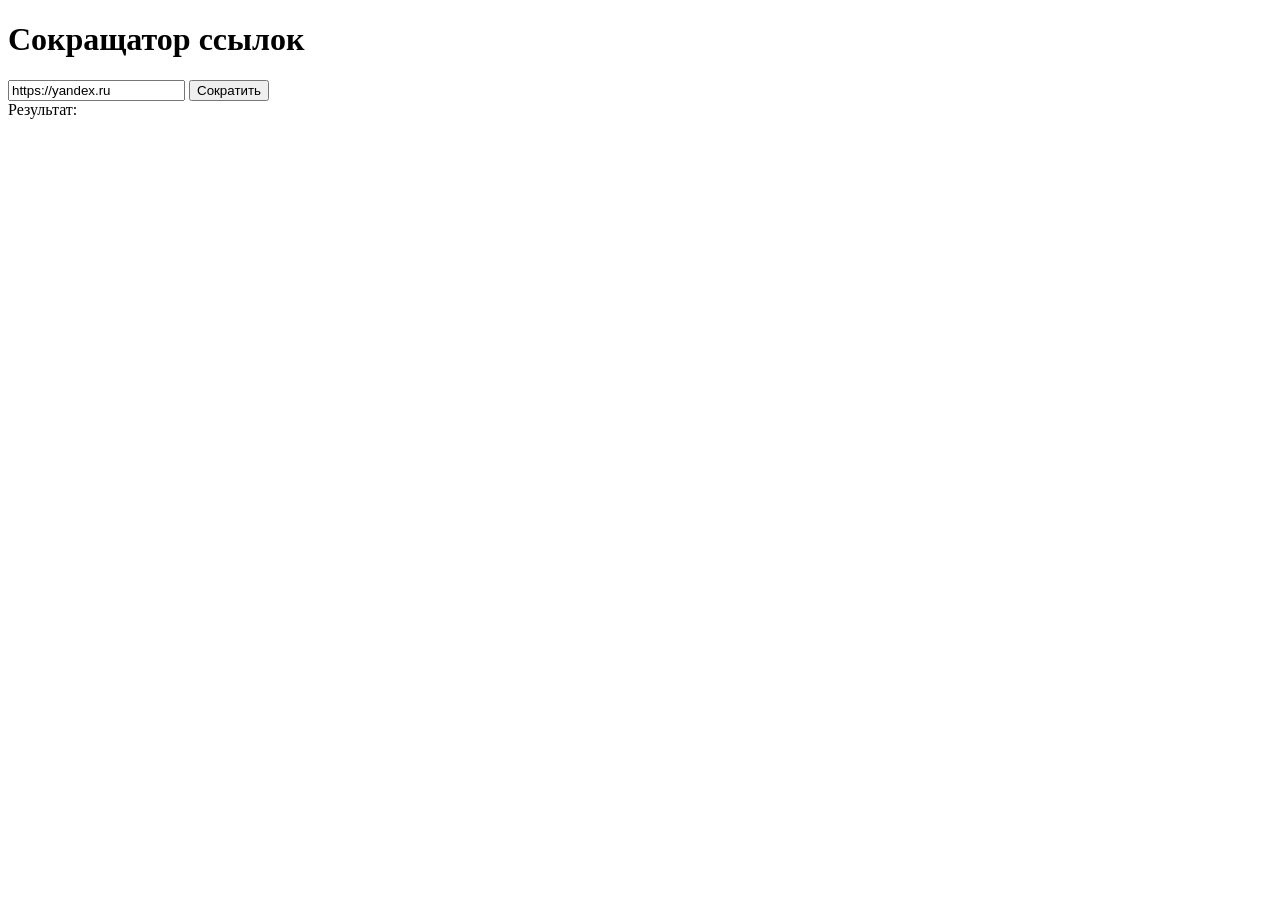
==== web/index.html @ 02ae7277 "fix: Переписана логика под новое api - Изменен js под новый способ представления slug - {slug_text}_" ====
<!DOCTYPE html>
<html>

<head>
    <title>Сокращатор ссылок - URL shortener</title>
    <link rel="stylesheet" href="style.css">
</head>

<body>
    <div class="block">
        <h1>Сокращатор ссылок</h1>
        <div class="controls">
            <input type="text" class="url-input" value="https://yandex.ru">
            <button class="btn">Сократить</button>
        </div>
        <div class="output">
            Результат: <a class="short-url" href="#" target="_blank"></a>
        </div>
    </div>

    <script src="index.js"></script>
</body>

</html>
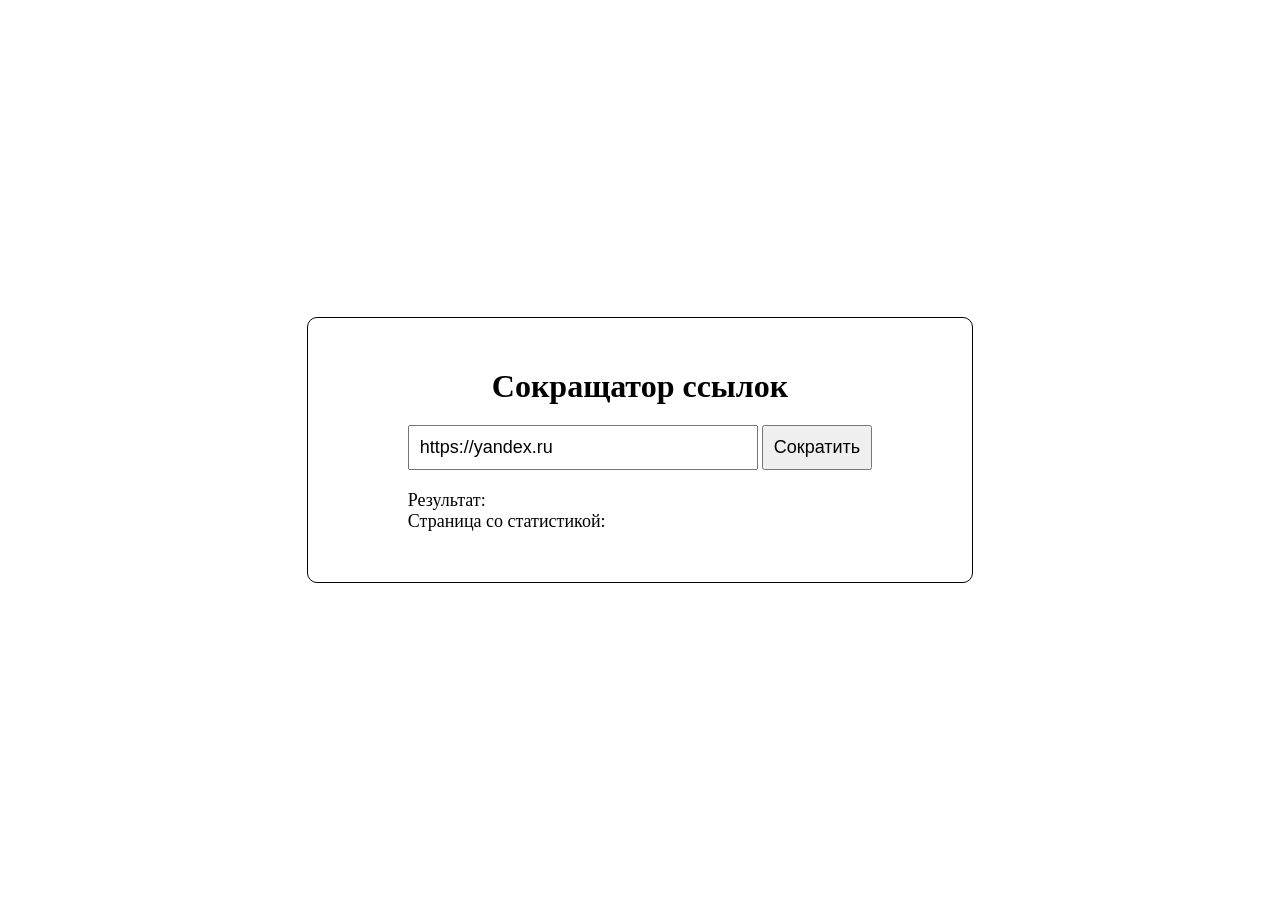
==== commit 949ed518: "refactor: add statistics url on main page" ====
--- a/web/index.html
+++ b/web/index.html
@@ -14,7 +14,8 @@
             <button class="btn">Сократить</button>
         </div>
         <div class="output">
-            Результат: <a class="short-url" href="#" target="_blank"></a>
+            <div>Результат: <a class="short-url" href="#" target="_blank"></a></div>
+            <div>Страница со статистикой: <a class="stats-url" href="#" target="_blank"></a></div>
         </div>
     </div>
 
--- a/web/style.css
+++ b/web/style.css
@@ -0,0 +1,56 @@
+* {
+    box-sizing: border-box;
+    margin: 0;
+    padding: 0;
+}
+
+html,
+body {
+    height: 100%;
+}
+
+body {
+    display: flex;
+    justify-content: center;
+    align-items: center;
+}
+
+p,
+input,
+button {
+    font-size: large;
+}
+
+h1 {
+    text-align: center;
+    user-select: none;
+}
+
+.block {
+    gap: 40px;
+    border: 1px solid black;
+    padding: 50px 100px;
+    border-radius: 10px;
+}
+
+.controls {
+    margin: 20px 0;
+}
+
+.url-input {
+    width: 350px;
+    padding: 10px;
+}
+
+.btn {
+    padding: 10px;
+}
+
+.output {
+    font-size: 18px;
+}
+
+.short-url,
+.stats-url {
+    color: black;
+}
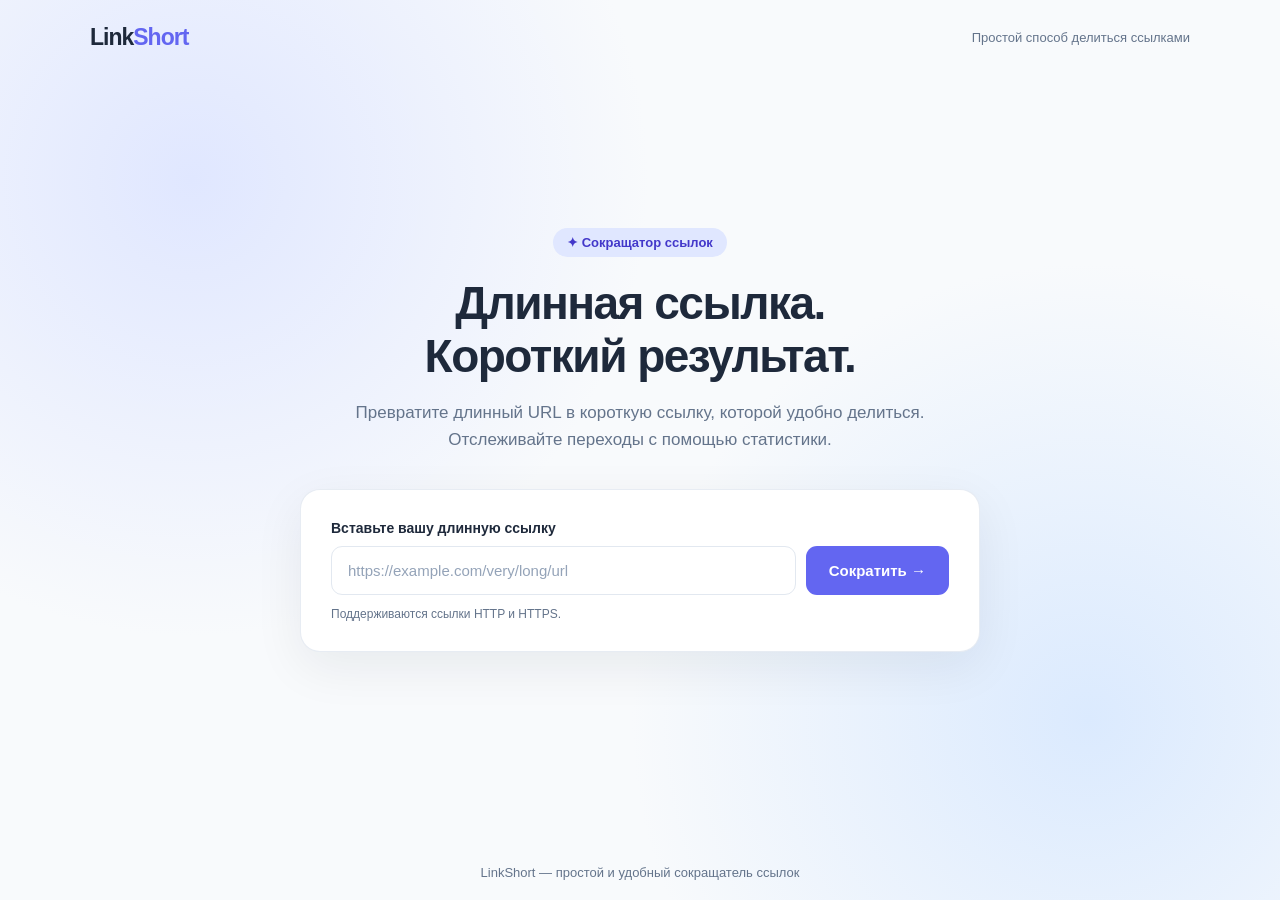
==== commit a2e1e618: "update frontend" ====
--- a/web/index.html
+++ b/web/index.html
@@ -1,25 +1,576 @@
 <!DOCTYPE html>
-<html>
-
+<html lang="ru">
 <head>
-    <title>Сокращатор ссылок - URL shortener</title>
-    <link rel="stylesheet" href="style.css">
+    <meta charset="UTF-8">
+    <meta name="viewport" content="width=device-width, initial-scale=1.0">
+
+    <title>LinkShort — Сокращатель ссылок</title>
+    <meta name="description" content="Cервис сокращения ссылок с возможностью просмотра статистики переходов.">
+
+    <style>
+        :root {
+            --primary: #6366f1;
+            --primary-hover: #4f46e5;
+            --background: #f8fafc;
+            --surface: #ffffff;
+            --text: #1e293b;
+            --muted: #64748b;
+            --border: #e2e8f0;
+            --success: #059669;
+            --danger: #dc2626;
+        }
+
+        * {
+            box-sizing: border-box;
+            margin: 0;
+            padding: 0;
+        }
+
+        body {
+            min-height: 100vh;
+            font-family: -apple-system, BlinkMacSystemFont, "Segoe UI",
+                         Roboto, Arial, sans-serif;
+            background:
+                radial-gradient(circle at 15% 20%, #e0e7ff 0, transparent 35%),
+                radial-gradient(circle at 85% 80%, #dbeafe 0, transparent 35%),
+                var(--background);
+            color: var(--text);
+            display: flex;
+            flex-direction: column;
+        }
+
+        /* Header */
+
+        header {
+            width: 100%;
+            padding: 24px 30px;
+        }
+
+        .header-content {
+            max-width: 1100px;
+            margin: 0 auto;
+            display: flex;
+            align-items: center;
+            justify-content: space-between;
+        }
+
+        .logo {
+            font-size: 23px;
+            font-weight: 800;
+            letter-spacing: -1px;
+            color: var(--text);
+        }
+
+        .logo span {
+            color: var(--primary);
+        }
+
+        .header-label {
+            font-size: 13px;
+            color: var(--muted);
+        }
+
+        /* Main */
+
+        main {
+            flex: 1;
+            display: flex;
+            align-items: center;
+            justify-content: center;
+            padding: 40px 20px 80px;
+        }
+
+        .container {
+            width: 100%;
+            max-width: 680px;
+        }
+
+        .intro {
+            text-align: center;
+            margin-bottom: 35px;
+        }
+
+        .badge {
+            display: inline-block;
+            padding: 7px 14px;
+            border-radius: 30px;
+            background: #e0e7ff;
+            color: #4338ca;
+            font-size: 13px;
+            font-weight: 600;
+            margin-bottom: 20px;
+        }
+
+        h1 {
+            font-size: clamp(32px, 5vw, 46px);
+            font-weight: 800;
+            letter-spacing: -1.5px;
+            line-height: 1.15;
+            margin-bottom: 16px;
+        }
+
+        .intro p {
+            color: var(--muted);
+            font-size: 17px;
+            line-height: 1.6;
+        }
+
+        /* Form */
+
+        .card {
+            background: var(--surface);
+            border: 1px solid rgba(226, 232, 240, 0.8);
+            border-radius: 20px;
+            padding: 30px;
+            box-shadow: 0 15px 50px rgba(15, 23, 42, 0.07);
+        }
+
+        .input-label {
+            display: block;
+            font-size: 14px;
+            font-weight: 600;
+            margin-bottom: 10px;
+        }
+
+        .input-group {
+            display: flex;
+            gap: 10px;
+        }
+
+        .url-input {
+            flex: 1;
+            min-width: 0;
+            padding: 15px 16px;
+            border: 1px solid var(--border);
+            border-radius: 11px;
+            outline: none;
+            font-size: 15px;
+            color: var(--text);
+            transition: border 0.2s, box-shadow 0.2s;
+        }
+
+        .url-input:focus {
+            border-color: var(--primary);
+            box-shadow: 0 0 0 3px rgba(99, 102, 241, 0.12);
+        }
+
+        .url-input::placeholder {
+            color: #94a3b8;
+        }
+
+        .btn {
+            border: none;
+            border-radius: 11px;
+            padding: 0 23px;
+            background: var(--primary);
+            color: white;
+            font-size: 15px;
+            font-weight: 600;
+            cursor: pointer;
+            white-space: nowrap;
+            transition: background 0.2s, transform 0.2s;
+        }
+
+        .btn:hover {
+            background: var(--primary-hover);
+            transform: translateY(-1px);
+        }
+
+        .btn:disabled {
+            opacity: 0.6;
+            cursor: not-allowed;
+            transform: none;
+        }
+
+        .hint {
+            color: var(--muted);
+            font-size: 12px;
+            margin-top: 12px;
+        }
+
+        /* Result */
+
+        .result {
+            display: none;
+            margin-top: 25px;
+            padding-top: 25px;
+            border-top: 1px solid var(--border);
+        }
+
+        .result.visible {
+            display: block;
+        }
+
+        .result-title {
+            font-size: 15px;
+            font-weight: 700;
+            margin-bottom: 16px;
+        }
+
+        .result-item {
+            margin-bottom: 15px;
+        }
+
+        .result-label {
+            font-size: 12px;
+            color: var(--muted);
+            margin-bottom: 7px;
+        }
+
+        .result-row {
+            display: flex;
+            align-items: center;
+            gap: 10px;
+            padding: 11px 12px;
+            background: #f8fafc;
+            border: 1px solid var(--border);
+            border-radius: 10px;
+        }
+
+        .result-link {
+            flex: 1;
+            min-width: 0;
+            overflow-wrap: anywhere;
+            color: var(--primary);
+            font-size: 14px;
+            font-weight: 600;
+            text-decoration: none;
+        }
+
+        .result-link:hover {
+            text-decoration: underline;
+        }
+
+        .copy-btn {
+            flex-shrink: 0;
+            padding: 7px 11px;
+            background: white;
+            border: 1px solid var(--border);
+            border-radius: 7px;
+            color: var(--text);
+            font-size: 12px;
+            font-weight: 600;
+            cursor: pointer;
+            transition: background 0.2s;
+        }
+
+        .copy-btn:hover {
+            background: #e0e7ff;
+        }
+
+        /* Messages */
+
+        .message {
+            display: none;
+            margin-top: 15px;
+            padding: 12px 14px;
+            border-radius: 9px;
+            font-size: 13px;
+            line-height: 1.5;
+        }
+
+        .message.error {
+            display: block;
+            background: #fef2f2;
+            color: var(--danger);
+        }
+
+        .message.success {
+            display: block;
+            background: #ecfdf5;
+            color: var(--success);
+        }
+
+        /* Footer */
+
+        footer {
+            padding: 20px;
+            text-align: center;
+            color: var(--muted);
+            font-size: 13px;
+        }
+
+        @media (max-width: 550px) {
+            header {
+                padding: 20px;
+            }
+
+            .header-label {
+                display: none;
+            }
+
+            main {
+                padding: 30px 15px 50px;
+                align-items: flex-start;
+            }
+
+            .intro {
+                margin-bottom: 25px;
+            }
+
+            .intro p {
+                font-size: 15px;
+            }
+
+            .card {
+                padding: 22px 18px;
+                border-radius: 16px;
+            }
+
+            .input-group {
+                flex-direction: column;
+            }
+
+            .url-input {
+                width: 100%;
+                padding: 14px;
+            }
+
+            .btn {
+                width: 100%;
+                padding: 15px;
+            }
+
+            .result-row {
+                align-items: flex-start;
+            }
+        }
+    </style>
 </head>
 
 <body>
-    <div class="block">
-        <h1>Сокращатор ссылок</h1>
-        <div class="controls">
-            <input type="text" class="url-input" value="https://yandex.ru">
-            <button class="btn">Сократить</button>
+
+<header>
+    <div class="header-content">
+        <div class="logo">Link<span>Short</span></div>
+        <div class="header-label">Простой способ делиться ссылками</div>
+    </div>
+</header>
+
+<main>
+    <div class="container">
+
+        <div class="intro">
+            <div class="badge">✦ Сокращатор ссылок</div>
+
+            <h1>Длинная ссылка.<br>Короткий результат.</h1>
+
+            <p>
+                Превратите длинный URL в короткую ссылку,
+                которой удобно делиться.
+                Отслеживайте переходы с помощью статистики.
+            </p>
         </div>
-        <div class="output">
-            <div>Результат: <a class="short-url" href="#" target="_blank"></a></div>
-            <div>Страница со статистикой: <a class="stats-url" href="#" target="_blank"></a></div>
+
+        <div class="card">
+
+            <form id="short-form">
+
+                <label class="input-label" for="url-input">
+                    Вставьте вашу длинную ссылку
+                </label>
+
+                <div class="input-group">
+                    <input
+                        type="text"
+                        id="url-input"
+                        class="url-input"
+                        placeholder="https://example.com/very/long/url"
+                        autocomplete="url"
+                        required
+                    >
+
+                    <button type="submit" class="btn" id="short-btn">
+                        Сократить →
+                    </button>
+                </div>
+
+                <div class="hint">
+                    Поддерживаются ссылки HTTP и HTTPS.
+                </div>
+
+            </form>
+
+            <div id="message" class="message"></div>
+
+            <div id="result" class="result">
+
+                <div class="result-title">
+                    ✓ Ваша ссылка готова!
+                </div>
+
+                <div class="result-item">
+                    <div class="result-label">Короткая ссылка</div>
+
+                    <div class="result-row">
+                        <a
+                            id="short-url"
+                            class="result-link"
+                            href="#"
+                            target="_blank"
+                            rel="noopener noreferrer"
+                        ></a>
+
+                        <button class="copy-btn" data-copy="short-url">
+                            Копировать
+                        </button>
+                    </div>
+                </div>
+
+                <div class="result-item">
+                    <div class="result-label">Статистика переходов</div>
+
+                    <div class="result-row">
+                        <a
+                            id="stats-url"
+                            class="result-link"
+                            href="#"
+                            target="_blank"
+                            rel="noopener noreferrer"
+                        ></a>
+
+                        <button class="copy-btn" data-copy="stats-url">
+                            Копировать
+                        </button>
+                    </div>
+                </div>
+
+            </div>
+
         </div>
+
     </div>
-
-    <script src="index.js"></script>
+</main>
+
+<footer>
+    LinkShort — простой и удобный сокращатель ссылок
+</footer>
+
+<script>
+    const form = document.getElementById("short-form");
+    const input = document.getElementById("url-input");
+    const button = document.getElementById("short-btn");
+
+    const result = document.getElementById("result");
+    const message = document.getElementById("message");
+
+    const shortElement = document.getElementById("short-url");
+    const statsElement = document.getElementById("stats-url");
+
+    async function shortUrl(url) {
+        button.disabled = true;
+        button.textContent = "Создаём...";
+
+        result.classList.remove("visible");
+        message.className = "message";
+        message.textContent = "";
+
+        try {
+            const response = await fetch("/api/short", {
+                method: "POST",
+                headers: {
+                    "Content-Type": "application/json"
+                },
+                body: JSON.stringify({ url: url })
+            });
+
+            if (!response.ok) {
+                throw new Error(`Ошибка сервера: HTTP ${response.status}`);
+            }
+
+            const data = await response.json();
+
+            if (
+                typeof data.text !== "string" ||
+                data.text.length === 0 ||
+                !Number.isInteger(data.number) ||
+                data.number < 0
+            ) {
+                throw new Error("Сервер вернул некорректный ответ");
+            }
+
+            const slug = `${data.text}_${data.number}`;
+
+            const shortUrl = `${window.location.origin}/s/${encodeURIComponent(slug)}`;
+            const statsUrl = `${window.location.origin}/statistics.html?slug=${encodeURIComponent(slug)}`;
+
+            shortElement.href = shortUrl;
+            shortElement.textContent = shortUrl;
+
+            statsElement.href = statsUrl;
+            statsElement.textContent = statsUrl;
+
+            result.classList.add("visible");
+
+            message.textContent = "Ссылка успешно создана!";
+            message.className = "message success";
+
+        } catch (error) {
+            console.error(error);
+
+            message.textContent = error.message || "Не удалось создать ссылку.";
+            message.className = "message error";
+
+        } finally {
+            button.disabled = false;
+            button.textContent = "Сократить →";
+        }
+    }
+
+    form.addEventListener("submit", async (event) => {
+        event.preventDefault();
+
+        const url = input.value.trim();
+
+        if (!url) {
+            message.textContent = "Введите ссылку.";
+            message.className = "message error";
+            return;
+        }
+
+        let parsedUrl;
+
+        try {
+            parsedUrl = new URL(url);
+        } catch {
+            message.textContent = "Введите корректный URL, например https://example.com";
+            message.className = "message error";
+            return;
+        }
+
+        if (!["http:", "https:"].includes(parsedUrl.protocol)) {
+            message.textContent = "Поддерживаются только HTTP и HTTPS ссылки.";
+            message.className = "message error";
+            return;
+        }
+
+        await shortUrl(url);
+    });
+
+    // Копирование ссылок
+    document.querySelectorAll("[data-copy]").forEach(button => {
+        button.addEventListener("click", async () => {
+            const element = document.getElementById(button.dataset.copy);
+            const text = element.href;
+
+            try {
+                await navigator.clipboard.writeText(text);
+
+                const oldText = button.textContent;
+                button.textContent = "Скопировано!";
+
+                setTimeout(() => {
+                    button.textContent = oldText;
+                }, 1500);
+
+            } catch (error) {
+                console.error(error);
+                message.textContent = "Не удалось скопировать ссылку.";
+                message.className = "message error";
+            }
+        });
+    });
+</script>
+
 </body>
-
 </html>
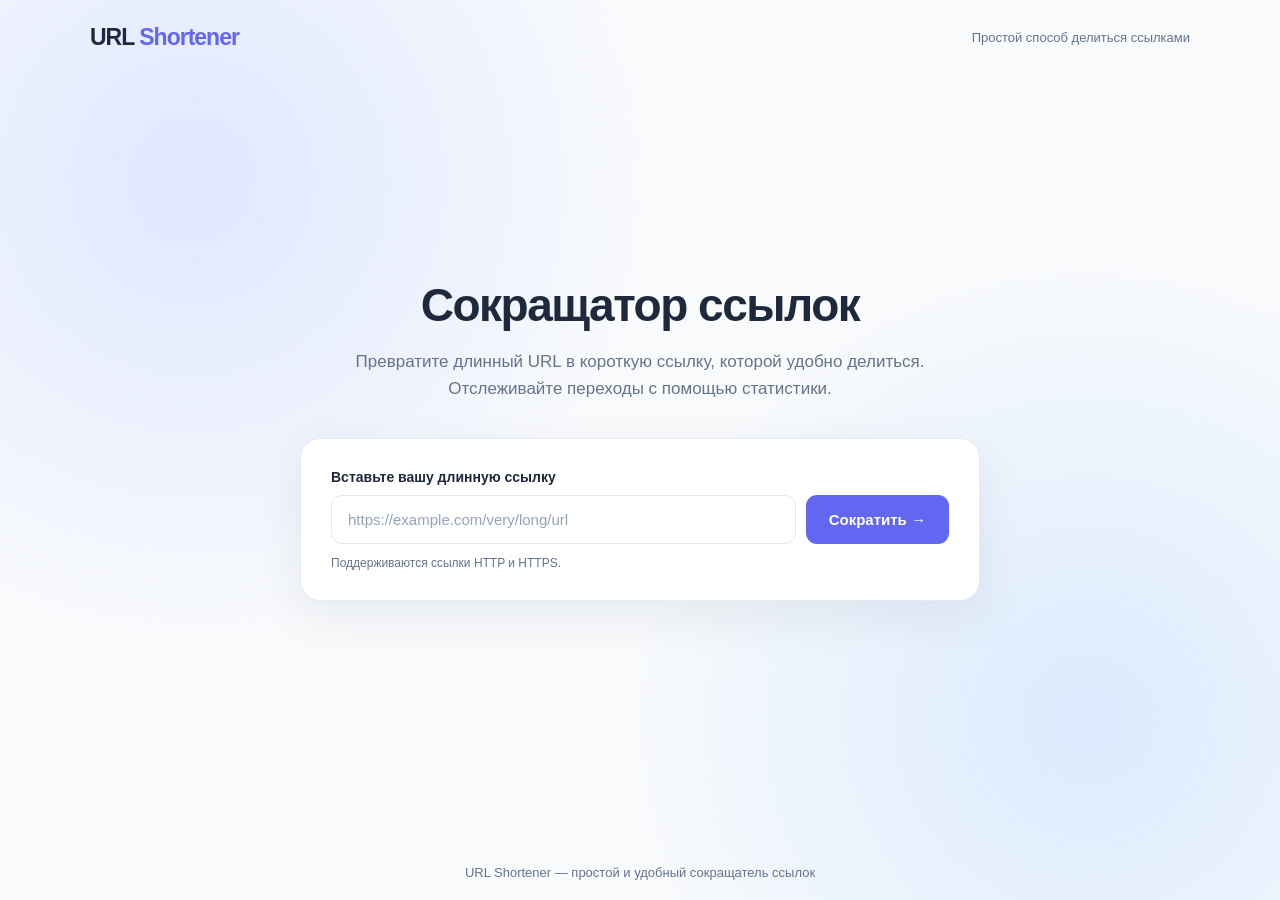
==== commit ed0020c8: "update index.html" ====
--- a/web/index.html
+++ b/web/index.html
@@ -4,7 +4,7 @@
     <meta charset="UTF-8">
     <meta name="viewport" content="width=device-width, initial-scale=1.0">
 
-    <title>LinkShort — Сокращатель ссылок</title>
+    <title>URL Shortener — Сокращатель ссылок</title>
     <meta name="description" content="Cервис сокращения ссылок с возможностью просмотра статистики переходов.">
 
     <style>
@@ -342,7 +342,7 @@
 
 <header>
     <div class="header-content">
-        <div class="logo">Link<span>Short</span></div>
+        <div class="logo">URL <span>Shortener</span></div>
         <div class="header-label">Простой способ делиться ссылками</div>
     </div>
 </header>
@@ -351,9 +351,8 @@
     <div class="container">
 
         <div class="intro">
-            <div class="badge">✦ Сокращатор ссылок</div>
-
-            <h1>Длинная ссылка.<br>Короткий результат.</h1>
+
+            <h1>Сокращатор ссылок</h1>
 
             <p>
                 Превратите длинный URL в короткую ссылку,
@@ -443,7 +442,7 @@
 </main>
 
 <footer>
-    LinkShort — простой и удобный сокращатель ссылок
+    URL Shortener — простой и удобный сокращатель ссылок
 </footer>
 
 <script>
